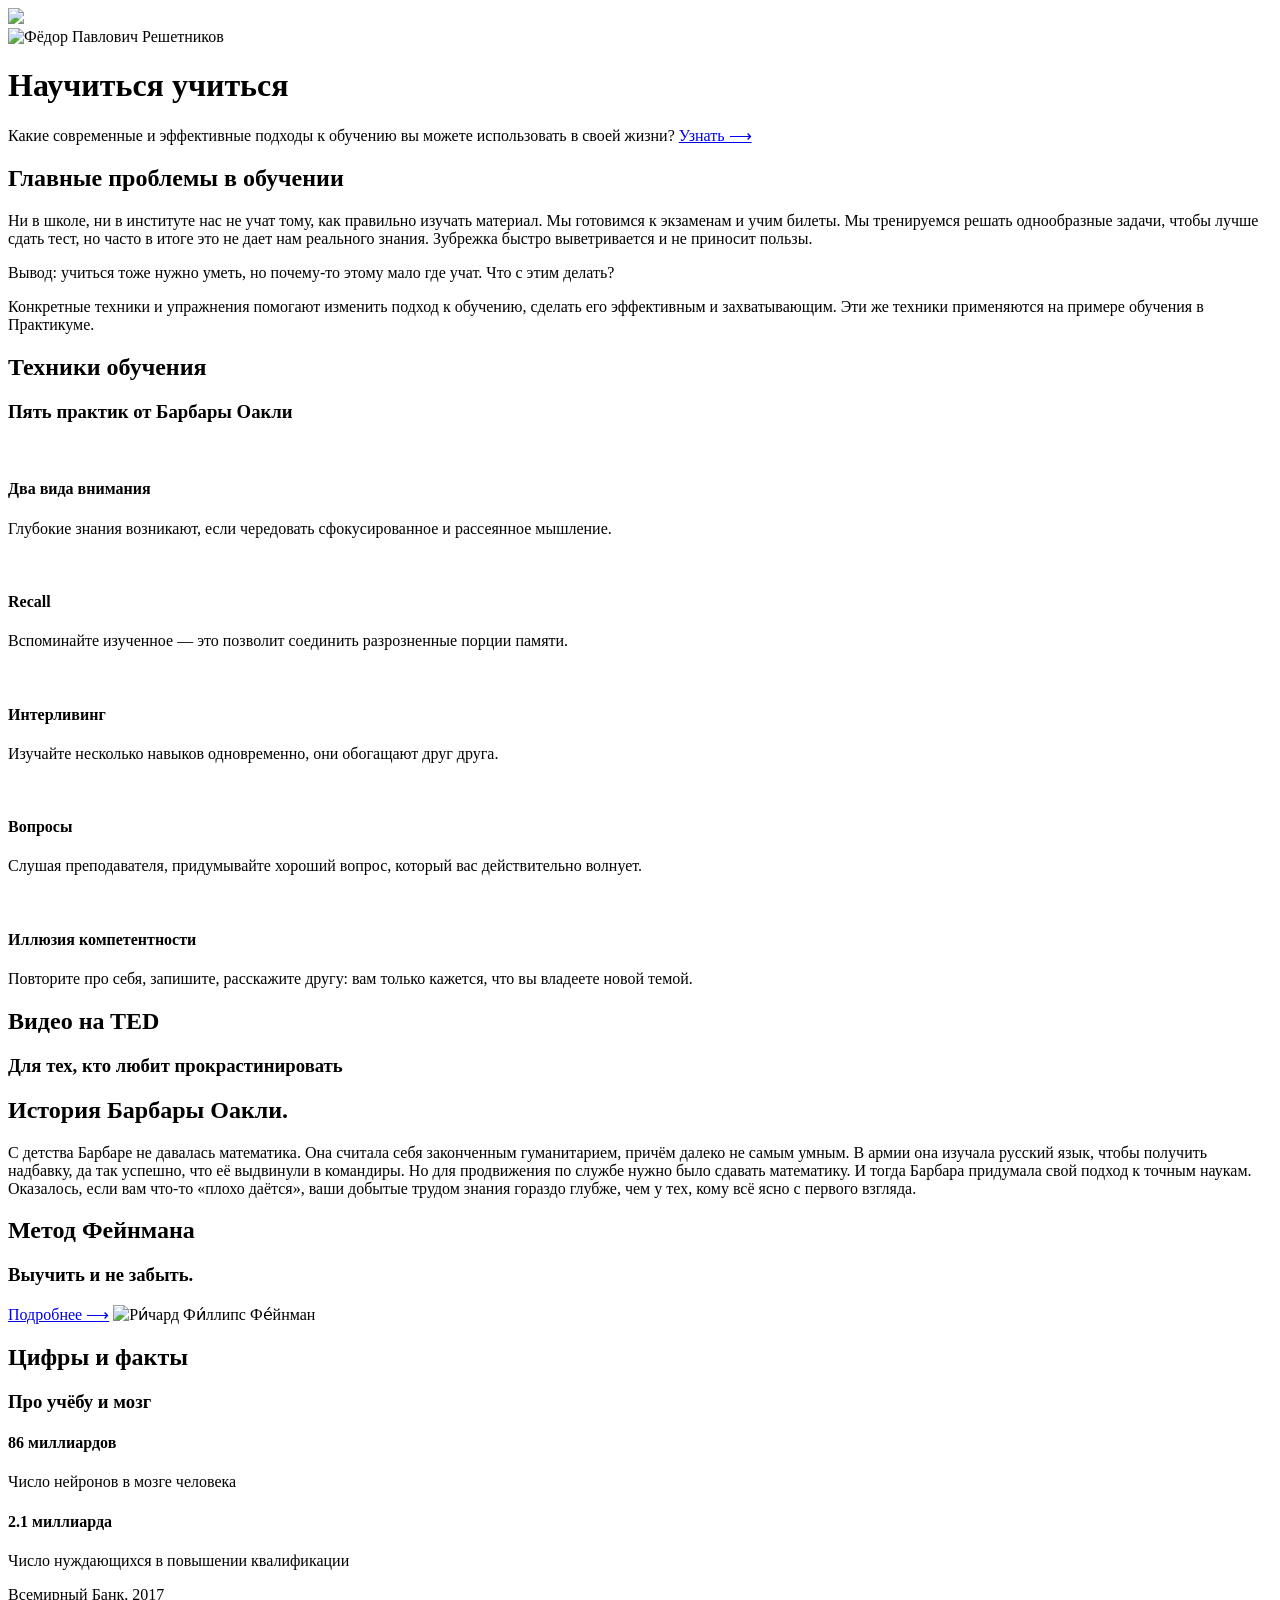
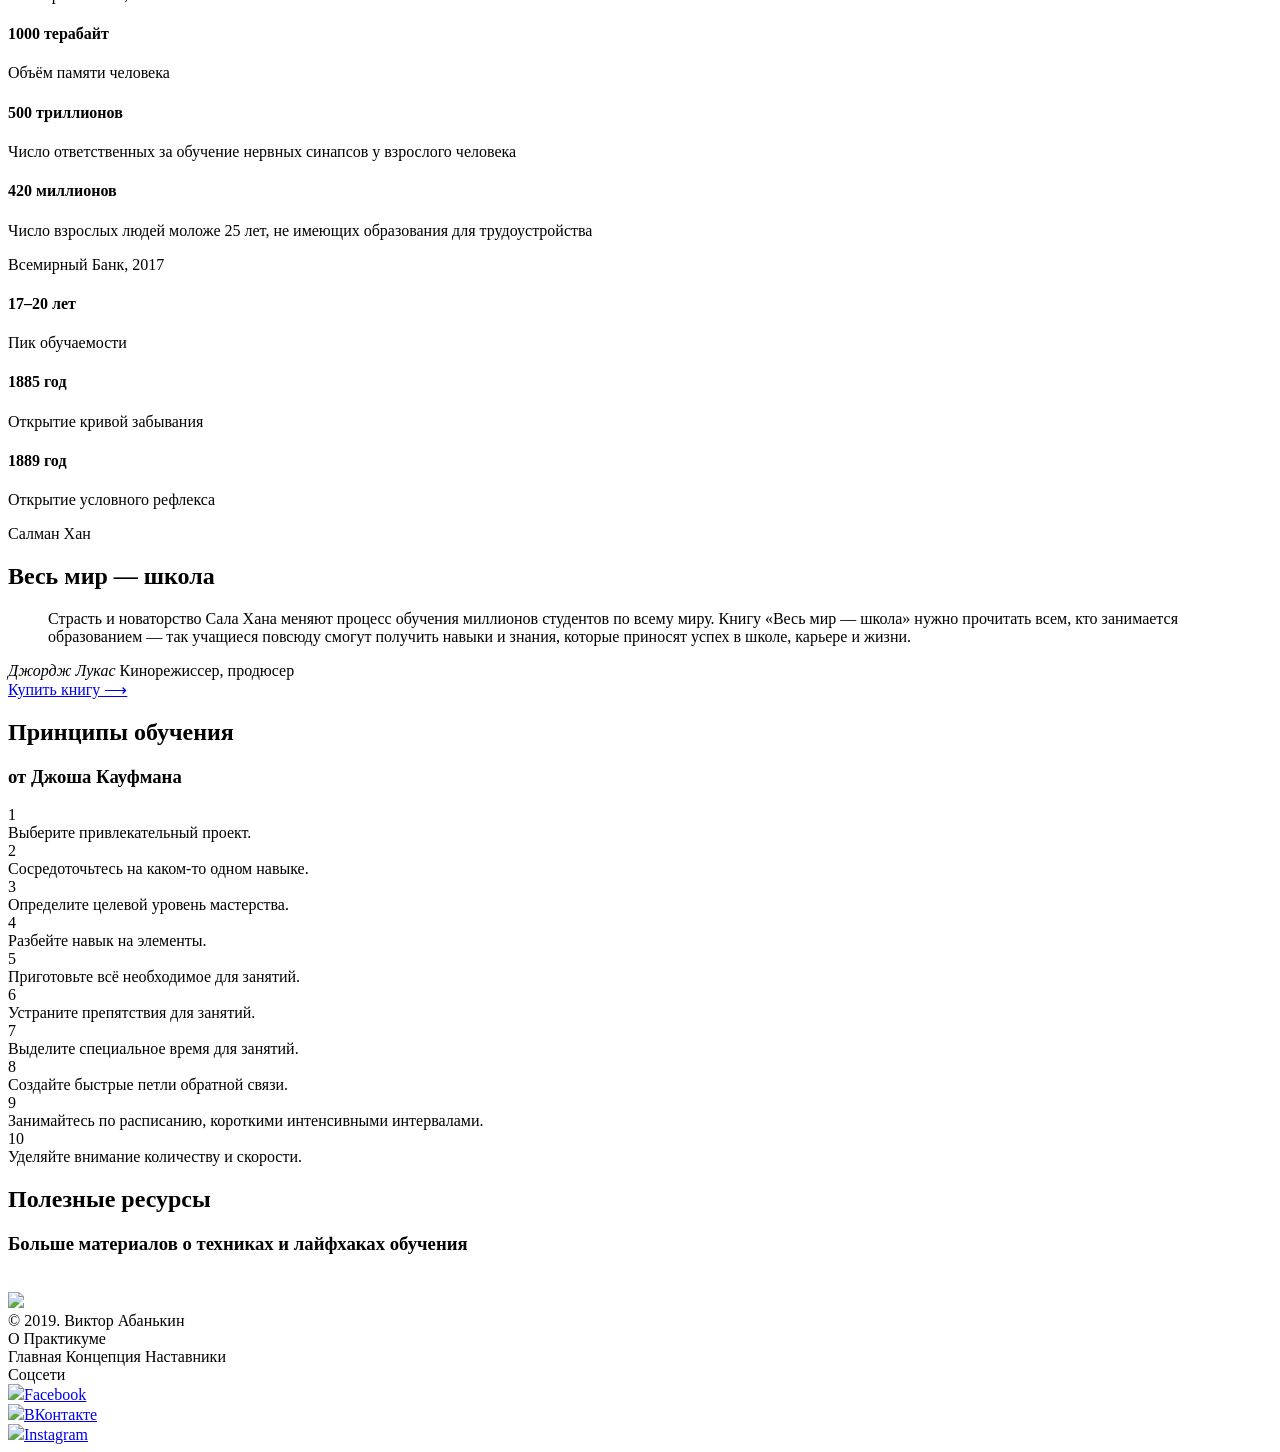
==== public/index.html @ 4a8da5a8 "Для бэкапа" ====
<!DOCTYPE html>
<html lang="ru">
  <head>
    <meta charset="UTF-8">
    <meta name="viewport" content="width=device-width, initial-scale=1.0">
    <link rel="stylesheet" href="./public/vendor/normalize.css">
    <link rel="stylesheet" href="./public/pages/index.css">
    <title>Научиться учиться</title>
  </head>
  <body class="page">
     <header class="header">
       <img class="logo logo_place_header" src=".\images\logo_place_header.svg">
       <div class="header__square-pic"></div>
       <img class="header__main-illustration" src=".\images\header-image.png" alt="Фёдор Павлович Решетников "Опять двойка"">
       <h1 class="header__title">Научиться учиться</h1>
       <p class="header__subtitle">Какие современные и эффективные подходы к обучению вы можете использовать в своей жизни?
         <a class="header__link" href="https://www.google.com/">Узнать &#10230;</a>
       </p>
     </header>
     <div class="content">
      <section class="description">
        <div class="two-columns">
          <h2 class="two-columns__brief">Главные проблемы в обучении</h2>
          <div class="two-columns__main-text">
            <p class="two-columns__paragraph">Ни в школе, ни в институте нас не учат тому, как правильно изучать материал. Мы готовимся к экзаменам и учим билеты. Мы тренируемся решать однообразные задачи, чтобы лучше сдать тест, но часто в итоге это не дает нам реального знания. Зубрежка быстро выветривается и не приносит пользы.</p>
            <p class="two-columns__paragraph">
              <span class="two-columns__span-accent">Вывод:</span>
               учиться тоже нужно уметь, но почему-то этому мало где учат. Что с этим делать?
            </p>
            <p class="two-columns__paragraph">Конкретные техники и упражнения помогают изменить подход к обучению, сделать его эффективным и захватывающим. Эти же техники применяются на примере обучения в Практикуме.</p>
          </div>
        </div> 
      </section>
      <section class="techniques">
        <h2 class="section-title">Техники обучения</h2>
        <h3 class="section-subtitle">Пять практик от Барбары Оакли</h3>
        <div class="cards">
          <div class="cards__item">
            <img src="" alt="" class="cards__image">
            <h4 class="cards__title">Два вида внимания</h4>
            <p class="cards__description">Глубокие знания возникают, если чередовать сфокусированное и рассеянное мышление.</p>
          </div>
          <div class="cards__item">
            <img src="" alt="" class="cards__image">
            <h4 class="cards__title">Recall</h4>
            <p class="cards__description">Вспоминайте изученное — это позволит соединить разрозненные порции памяти.</p>
          </div>
          <div class="cards__item">
            <img src="" alt="" class="cards__image">
            <h4 class="cards__title">Интерливинг</h4>
            <p class="cards__description">Изучайте несколько навыков одновременно, они обогащают друг друга.</p>
          </div>
          <div class="cards__item">
            <img src="" alt="" class="cards__image">
            <h4 class="cards__title">Вопросы</h4>
            <p class="cards__description">Слушая преподавателя, придумывайте хороший вопрос, который вас действительно волнует.</p>
          </div>
          <div class="cards__item">
            <img src="" alt="" class="cards__image">
            <h4 class="cards__title">Иллюзия компетентности</h4>
            <p class="cards__description">Повторите про себя, запишите, расскажите другу: вам только кажется, что вы владеете новой темой.</p>
          </div>
        </div>
      </section>
      <section class="video">
        <h2 class="section-title">Видео нa TED</h2>
        <h3 class="section-subtitle">Для тех, кто любит прокрастинировать</h3>
        <div class="video__iframes">
          <div class="video__frame"></div>
          <div class="video__frame"></div>
        </div>
      </section>
      <section class="oakley">
        <h2 class="two-columns__brief">История Барбары Оакли.</h2>
          <div class="two-columns__main-text">
            <p class="two-columns__paragraph">С детства Барбаре не давалась математика. Она считала себя законченным гуманитарием, причём далеко не самым умным. В армии она изучала русский язык, чтобы получить надбавку, да так успешно, что её выдвинули в командиры. Но для продвижения по службе нужно было сдавать математику. И тогда Барбара придумала свой подход к точным наукам. Оказалось, если вам что-то «плохо даётся», ваши добытые трудом знания гораздо глубже, чем у тех, кому всё ясно с первого взгляда.</p>
          </div>
      </section>
      <section class="feynman">
        <h2 class="feynman__title">Метод Фейнмана</h2>
        <h3 class="feynman__subtitle">Выучить и не забыть.</h3>
        <a class="feynman__link" href="https://www.google.com/search?q=%D0%BC%D0%B5%D1%82%D0%BE%D0%B4+%D1%84%D0%B5%D0%B9%D0%BD%D0%BC%D0%B0%D0%BD%D0%B0&oq=%D0%BC%D0%B5%D1%82%D0%BE%D0%B4+%D1%84%D0%B5%D0%B9&aqs=chrome.0.0i512j69i57j0i512l8.5415j0j7&sourceid=chrome&ie=UTF-8>">Подробнее &#10230;</a>
        <img class="feynman__main-illustration" src=".\images\feynman.png" alt="Ри́чард Фи́ллипс Фе́йнман">
      </section>
      <section class="digits">
        <h2 class="section-title">Цифры и факты</h2>
        <h3 class="section-subtitle">Про учёбу и мозг</h3>
        <div class="table">
          <div class="table__cell">
            <h4 class="table__heading">86 миллиардов</h4>
            <p class="table__text">Число нейронов в мозге человека</p>
          </div>
          <div class="table__cell">
            <h4 class="table__heading">2.1 миллиарда</h4>
            <p class="table__text">Число нуждающихся в повышении квалификации</p>
            <p class="table__text">Всемирный Банк, 2017</p>
          </div>
          <div class="table__cell">
            <h4 class="table__heading">1000 терабайт</h4>
            <p class="table__text">Объём памяти человека</p>
          </div>
          <div class="table__cell">
            <h4 class="table__heading">500 триллионов</h4>
            <p class="table__text">Число ответственных за обучение нервных синапсов у взрослого человека</p>
          </div>
          <div class="table__cell">
            <h4 class="table__heading">420 миллионов</h4>
            <p class="table__text">Число взрослых людей моложе 25 лет, не имеющих образования для трудоустройства</p>
            <p class="table__text">Всемирный Банк, 2017</p>
          </div>
          <div class="table__cell">
            <h4 class="table__heading">17–20 лет</h4>
            <p class="table__text">Пик обучаемости</p>
          </div>
          <div class="table__cell">
            <h4 class="table__heading">1885 год</h4>
            <p class="table__text">Открытие кривой забывания</p>
          </div>
          <div class="table__cell">
            <h4 class="table__heading">1889 год</h4>
            <p class="table__text">Открытие условного рефлекса</p>
          </div>
        </div>
      </section>
      <section class="khan">
        <div class="khan__container">
          <span class="khan__author">Салман Хан</span>
          <h2 class="khan__title">Весь мир — школа</h2>
          <blockquote class="khan__quote">Страсть и новаторство Сала Хана меняют процесс обучения миллионов студентов по всему миру. Книгу «Весь мир — школа» нужно прочитать всем, кто занимается образованием — так учащиеся повсюду смогут получить навыки и знания, которые приносят успех в школе, карьере и жизни.</blockquote>
          <cite class="khan__quote-author">Джордж Лукас</cite>
          <span class="khan__quote-author-subline">Кинорежиссер, продюсер</span>
          <div class="khan__book-container">
           <div class="khan__book-pic"></div>
           <a class="khan__buy-link" href="https://www.ozon.ru/product/ves-mir-shkola-preobrazovannoe-obrazovanie-162999126/?sh=LqMymQAAAA">Купить книгу &#10230;</a>
          </div>
        </div>
      </section>
      <section class="kaufman">
        <h2 class="section-title">Принципы обучения</h2>
        <h3 class="section-subtitle">от Джоша Кауфмана</h3>
        <div class="table table_theme_dark">
          <div class="table__cell table__cell_theme_dark">
            <span class="table__heading table__heading_theme_dark">1</span>
            <div class="table__text table__text_theme_dark">Выберите привлекательный проект.</div>
          </div>
          <div class="table__cell table__cell_theme_dark">
            <span class="table__heading table__heading_theme_dark">2</span>
            <div class="table__text table__text_theme_dark">Сосредоточьтесь на каком-то одном навыке.</div>
          </div>
          <div class="table__cell table__cell_theme_dark">
            <span class="table__heading table__heading_theme_dark">3</span>
            <div class="table__text table__text_theme_dark">Определите целевой уровень мастерства.</div>
          </div>
          <div class="table__cell table__cell_theme_dark">
            <span class="table__heading table__heading_theme_dark">4</span>
            <div class="table__text table__text_theme_dark">Разбейте навык на элементы.</div>
          </div>
          <div class="table__cell table__cell_theme_dark">
            <span class="table__heading table__heading_theme_dark">5</span>
            <div class="table__text table__text_theme_dark">Приготовьте всё необходимое для занятий.</div>
          </div>
          <div class="table__cell table__cell_theme_dark">
            <span class="table__heading table__heading_theme_dark">6</span>
            <div class="table__text table__text_theme_dark">Устраните препятствия для занятий.</div>
          </div>
          <div class="table__cell table__cell_theme_dark">
            <span class="table__heading table__heading_theme_dark">7</span>
            <div class="table__text table__text_theme_dark">Выделите специальное время для занятий.</div>
          </div>
          <div class="table__cell table__cell_theme_dark">
            <span class="table__heading table__heading_theme_dark">8</span>
            <div class="table__text table__text_theme_dark">Создайте быстрые петли обратной связи.</div>
          </div>
          <div class="table__cell table__cell_theme_dark">
            <span class="table__heading table__heading_theme_dark">9</span>
            <div class="table__text table__text_theme_dark">Занимайтесь по расписанию, короткими интенсивными интервалами.</div>
          </div>
          <div class="table__cell table__cell_theme_dark">
            <span class="table__heading table__heading_theme_dark">10</span>
            <div class="table__text table__text_theme_dark">Уделяйте внимание количеству и скорости.</div>
          </div>
        </div>
       <div class="kaufman__triangle"></div>
      </section>
      <section class="resources">
        <h2 class="section-title">Полезные ресурсы</h2>
        <h3 class="section-subtitle">Больше материалов о техниках и лайфхаках обучения</h3>
        <div class="resources__logo-zone">
         <img class="resources__logo" src="">
         <img class="resources__logo" src="">
         <img class="resources__logo" src="">
         <img class="resources__logo" src="">
        </div> 
      </section>
     </div>
     <footer class="footer">
       <div class="footer__columns">
         <div class="footer__column footer__column_content_copyright">
          <img class="logo logo_place_footer" src=".\images\logo_place_footer.svg">
          <div class="footer__author">&copy; 2019. Виктор Абанькин</div>
         </div>
         <div class="footer__column footer__column_content_info">
          <div class="footer__column-heading">О Практикуме</div>
          <a class="footer__column-links footer__column-link">Главная</a>
          <a class="footer__column-links footer__column-link">Концепция</a>
          <a class="footer__column-links footer__column-link">Наставники</a>
         </div>
         <div class="footer__column footer__column_content_social">
          <div class="footer__column-heading">Соцсети</div>
          <div class="footer__column-links footer__column-link">
           <a  href="https://facebook.com/"><img class="footer__social-icon footer__column-link" src=".\images\facebook_color_white.svg">Facebook</a>
          </div>
          <div class="footer__column-links footer__column-link"> 
           <a href="https://vk.com/"><img class="footer__social-icon footer__column-link" src=".\images\vk_color_white.svg">ВКонтакте</a>
          </div>
          <div class="footer__column-links footer__column-link">
           <a href="https://instagram.com/"><img class="footer__social-icon footer__column-link" src=".\images\instagram_color_white.svg">Instagram</a>
          </div> 
         </div>
        </div>
     </footer>
  </body>
</html>
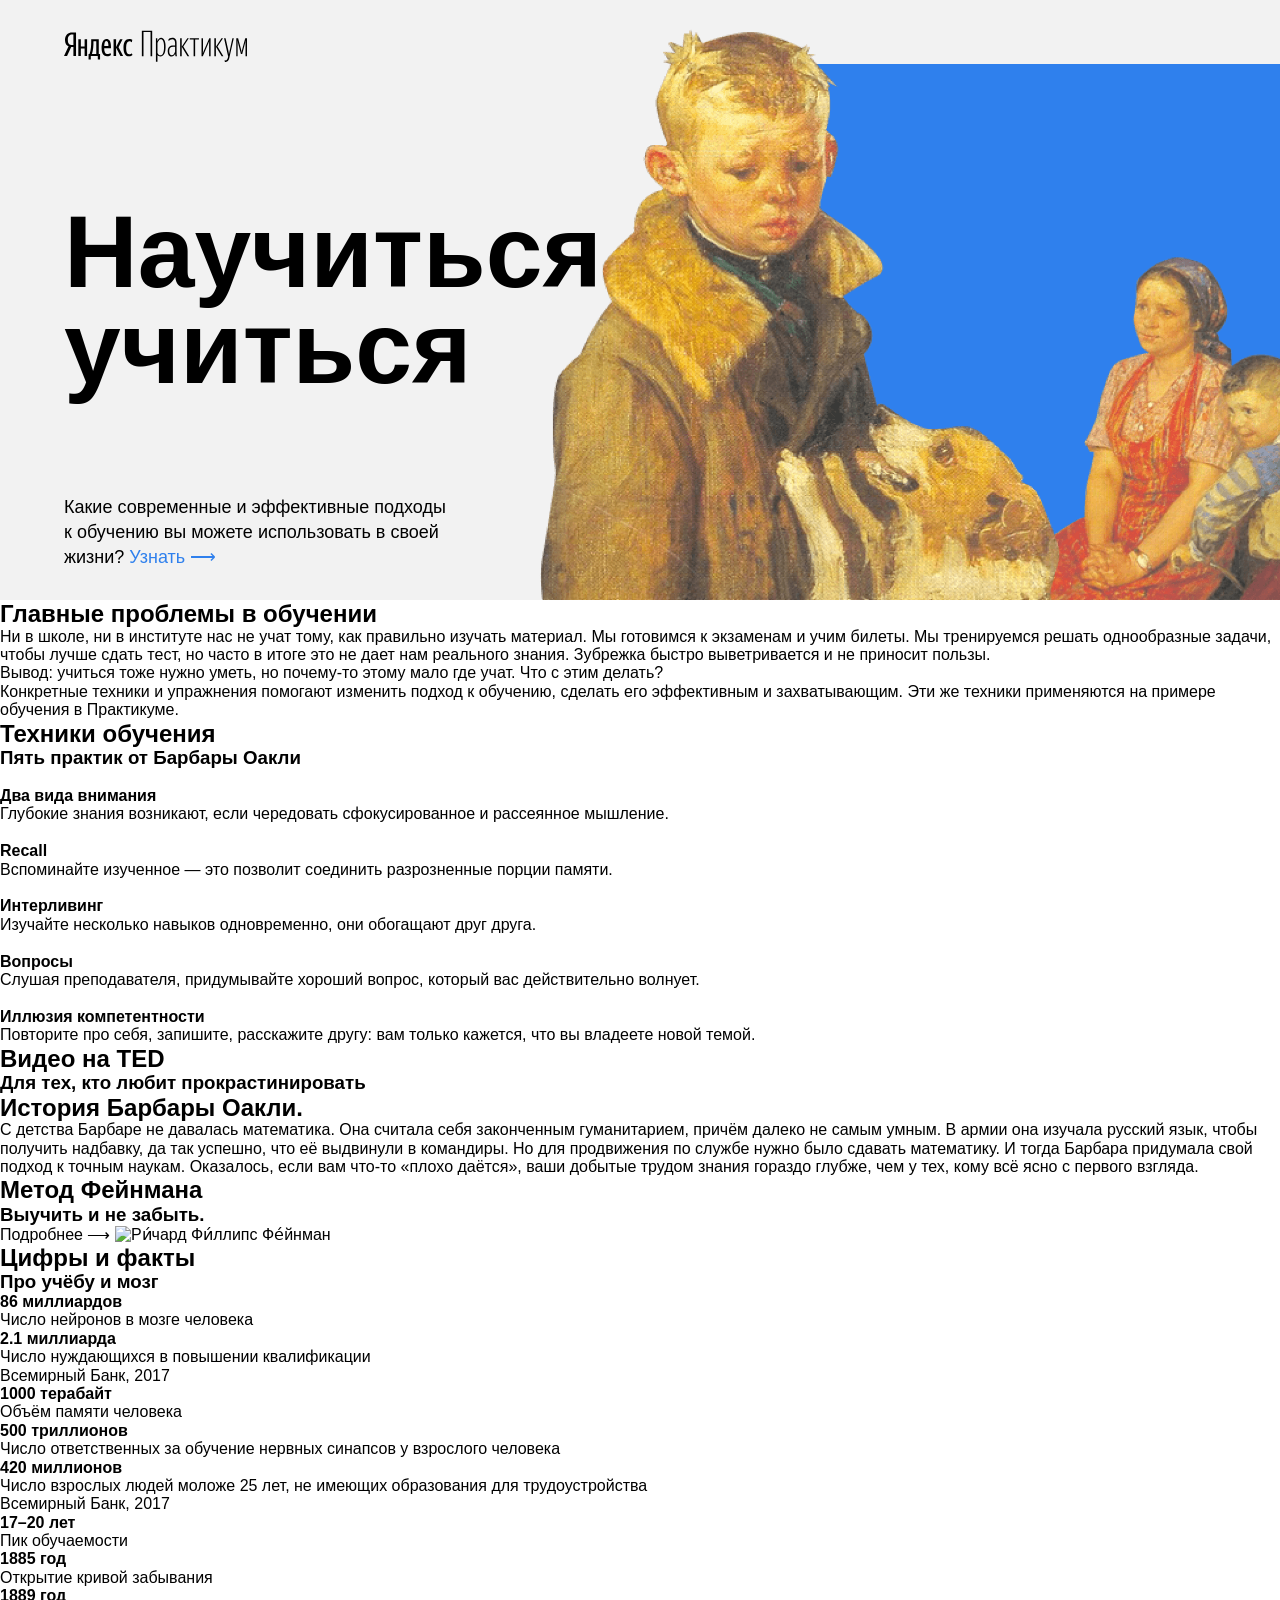
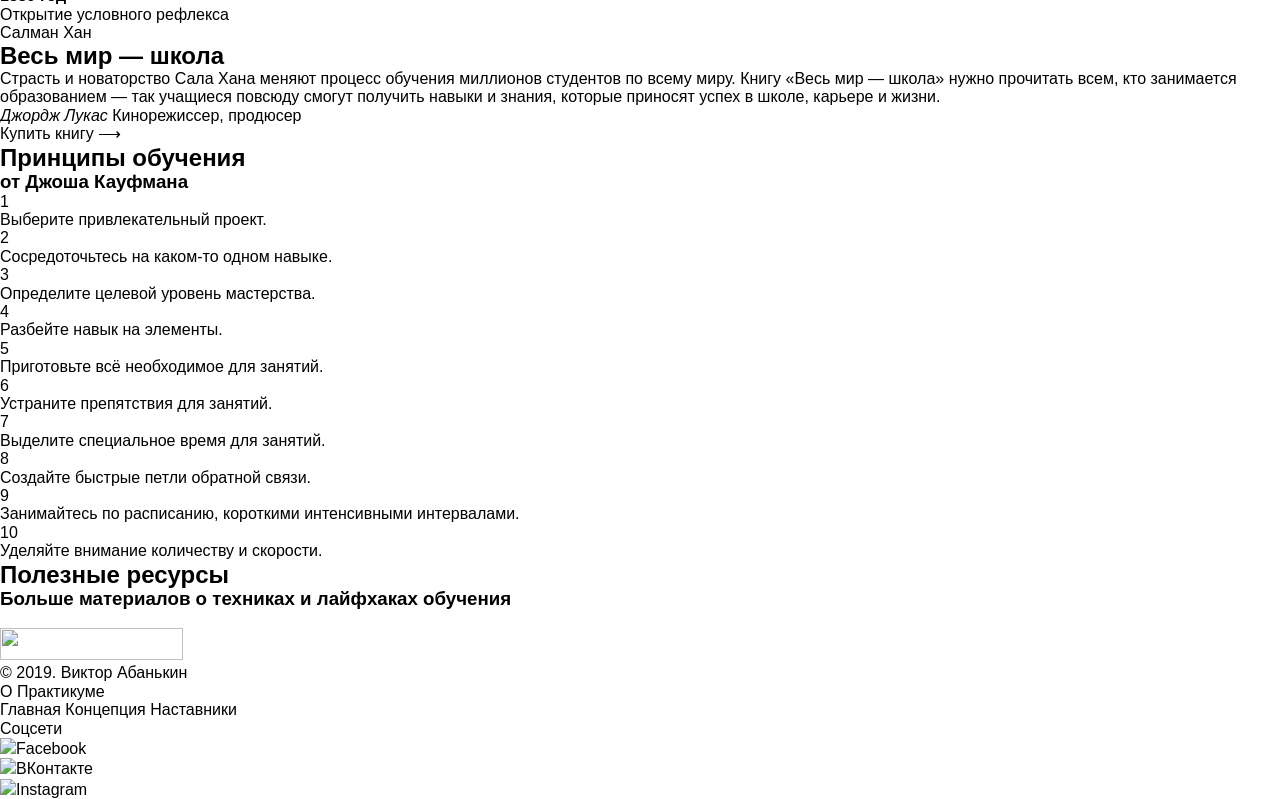
==== commit 43063494: "Разобрал хэдер на стили" ====
--- a/public/index.html
+++ b/public/index.html
@@ -3,15 +3,15 @@
   <head>
     <meta charset="UTF-8">
     <meta name="viewport" content="width=device-width, initial-scale=1.0">
-    <link rel="stylesheet" href="./public/vendor/normalize.css">
-    <link rel="stylesheet" href="./public/pages/index.css">
+    <link rel="stylesheet" href="./vendor/normalize.css">
+    <link rel="stylesheet" href="./pages/index.css">
     <title>Научиться учиться</title>
   </head>
   <body class="page">
      <header class="header">
-       <img class="logo logo_place_header" src=".\images\logo_place_header.svg">
+       <img class="logo logo_place_header" src="./../images/logo_place_header.svg">
        <div class="header__square-pic"></div>
-       <img class="header__main-illustration" src=".\images\header-image.png" alt="Фёдор Павлович Решетников "Опять двойка"">
+       <img class="header__main-illustration" src="./../images/header-image.png" alt="Фёдор Павлович Решетников "Опять двойка"">
        <h1 class="header__title">Научиться учиться</h1>
        <p class="header__subtitle">Какие современные и эффективные подходы к обучению вы можете использовать в своей жизни?
          <a class="header__link" href="https://www.google.com/">Узнать &#10230;</a>
--- a/public/pages/index.css
+++ b/public/pages/index.css
@@ -0,0 +1,11 @@
+@import url("./../vendor/zero.css");
+@import url("./../page/page.css");
+@import url("./../header/header.css");
+@import url("./../logo/logo.css");
+@import url("./../logo/_place_header/logo_place_header.css");
+@import url("./../header/__title/header__title.css");
+@import url("./../header/__square-pic/header__square-pic.css");
+@import url("./../header/__main-illustration/header__main-illustration.css");
+@import url("./../header/__link/header__link.css");
+@import url("./../header/__subtitle/header__subtitle.css");
+@import url("");
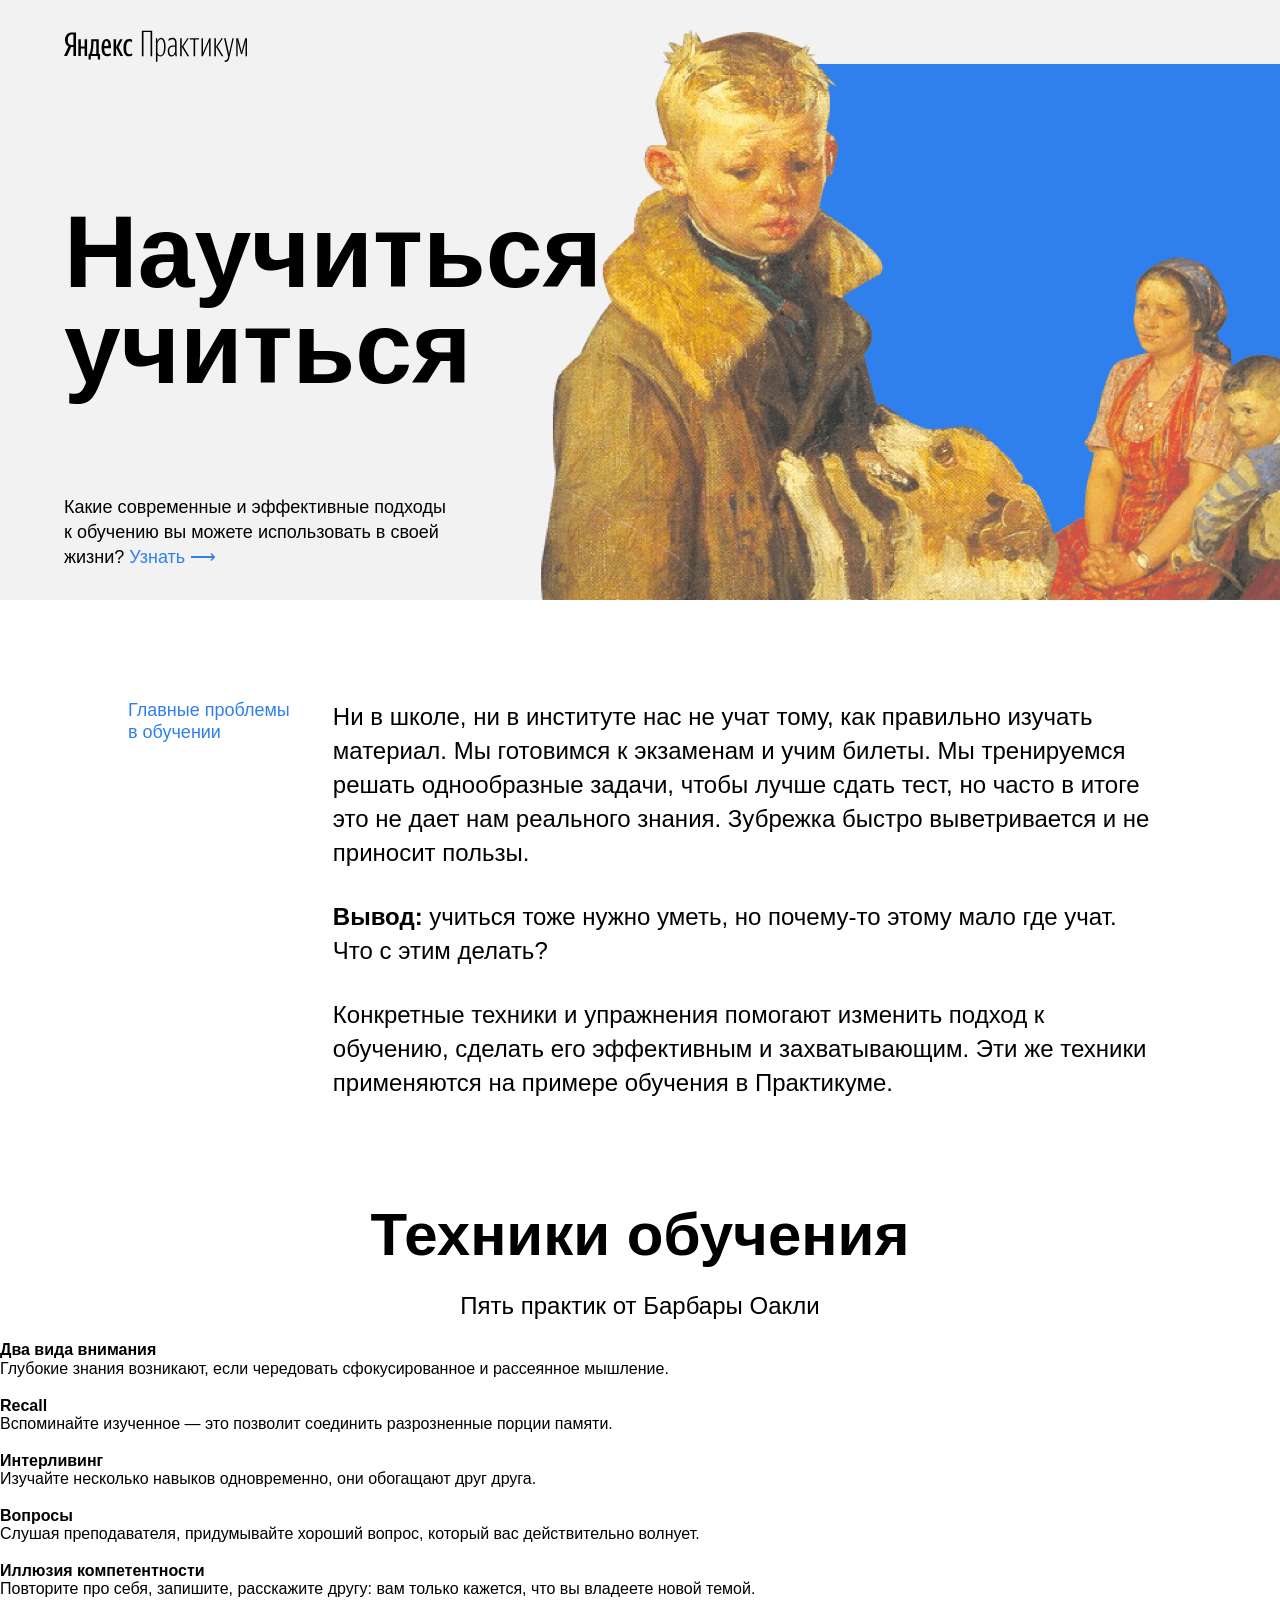
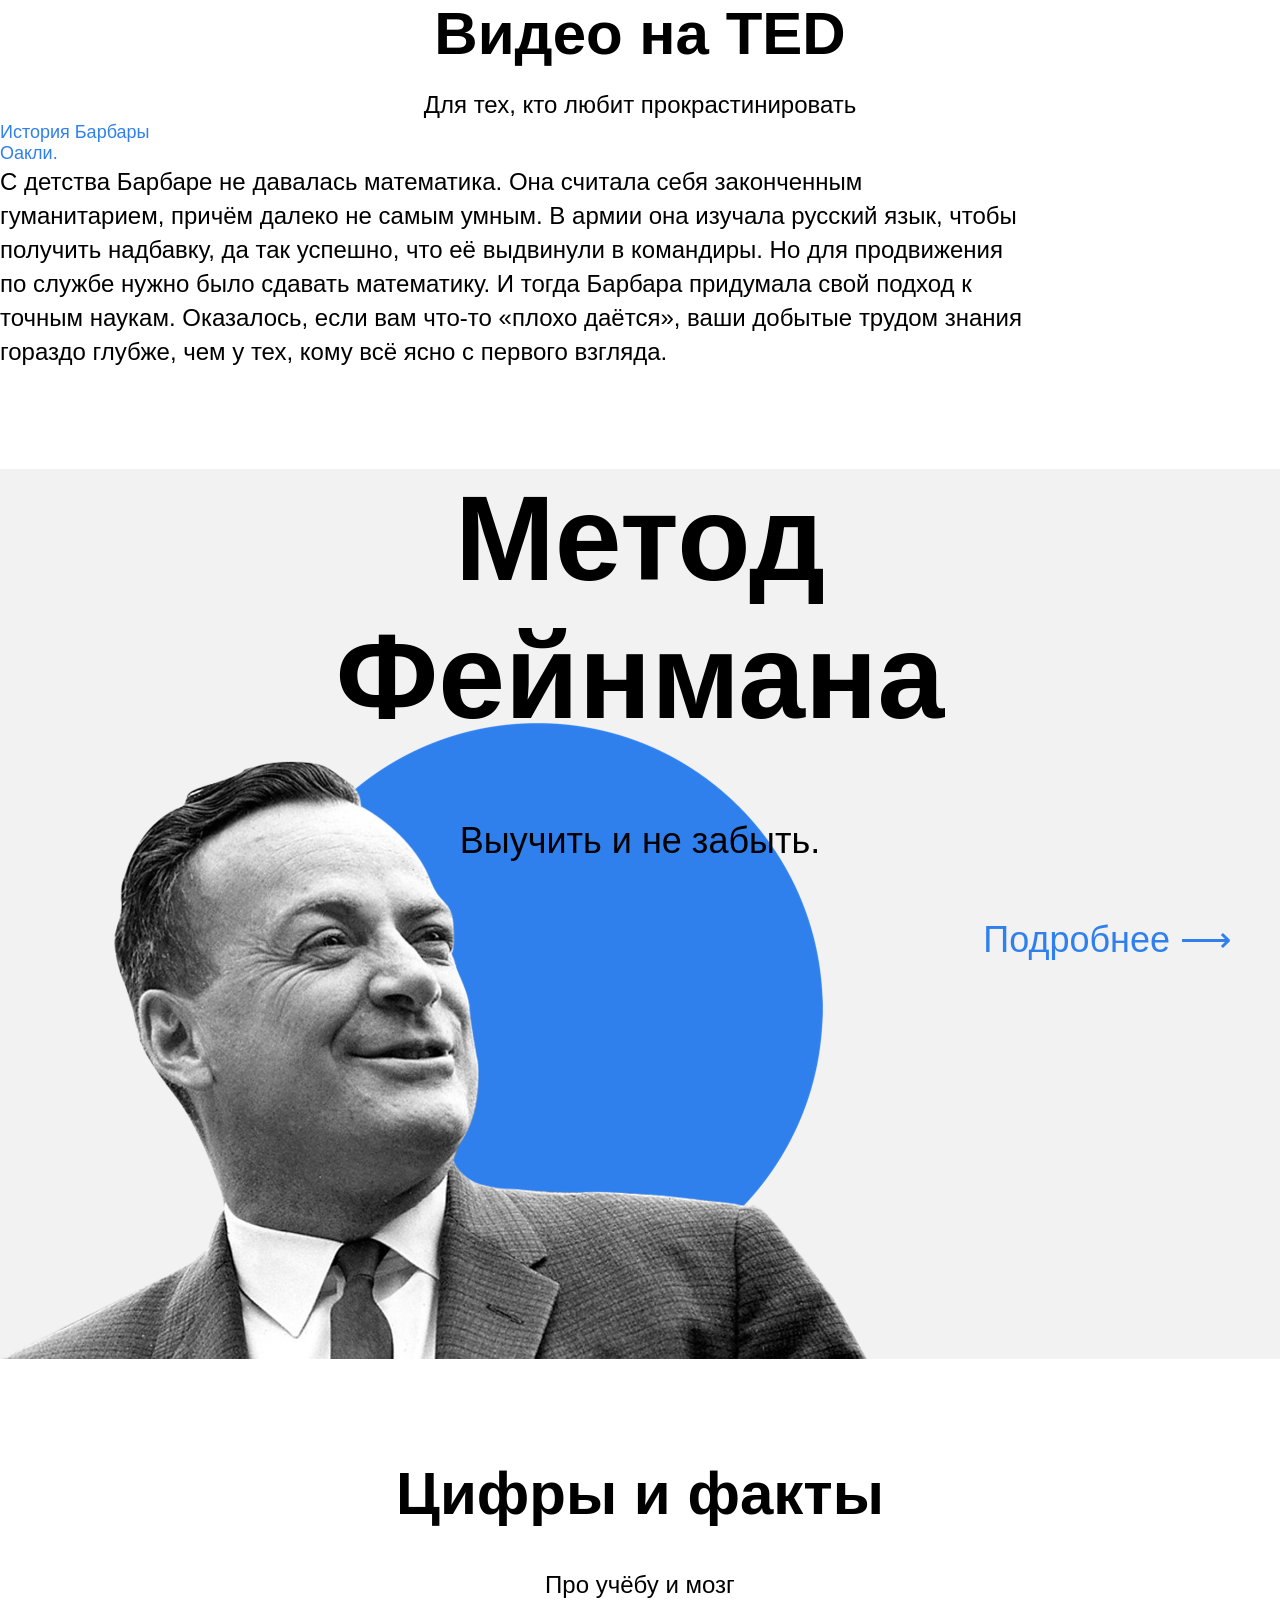
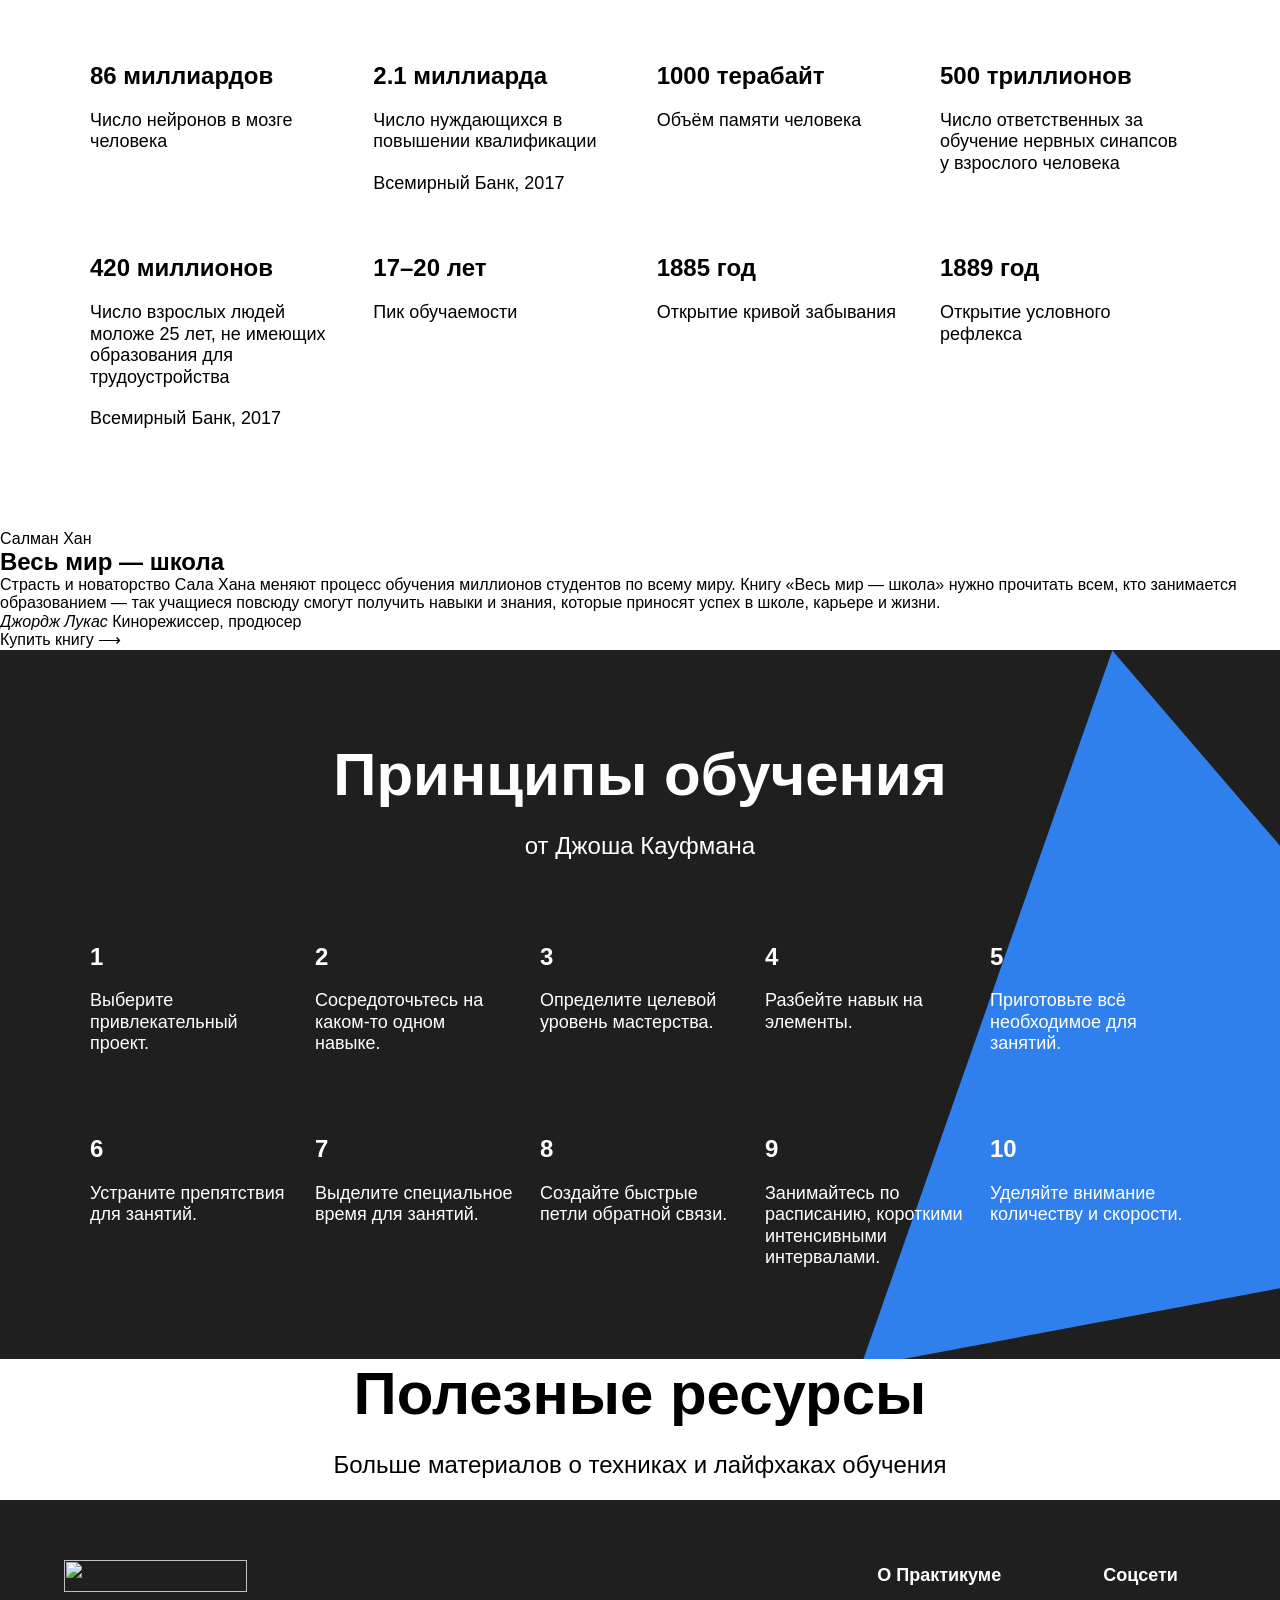
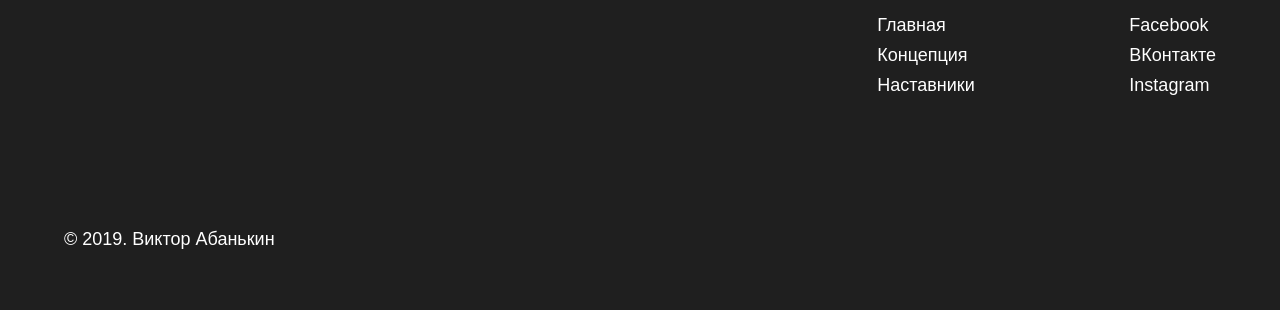
==== commit 5180382e: "Разбил стили" ====
--- a/public/index.html
+++ b/public/index.html
@@ -80,7 +80,7 @@
         <h2 class="feynman__title">Метод Фейнмана</h2>
         <h3 class="feynman__subtitle">Выучить и не забыть.</h3>
         <a class="feynman__link" href="https://www.google.com/search?q=%D0%BC%D0%B5%D1%82%D0%BE%D0%B4+%D1%84%D0%B5%D0%B9%D0%BD%D0%BC%D0%B0%D0%BD%D0%B0&oq=%D0%BC%D0%B5%D1%82%D0%BE%D0%B4+%D1%84%D0%B5%D0%B9&aqs=chrome.0.0i512j69i57j0i512l8.5415j0j7&sourceid=chrome&ie=UTF-8>">Подробнее &#10230;</a>
-        <img class="feynman__main-illustration" src=".\images\feynman.png" alt="Ри́чард Фи́ллипс Фе́йнман">
+        <img class="feynman__main-illustration" src="./../images/feynman.png" alt="Ри́чард Фи́ллипс Фе́йнман">
       </section>
       <section class="digits">
         <h2 class="section-title">Цифры и факты</h2>
--- a/public/pages/index.css
+++ b/public/pages/index.css
@@ -1,11 +1,44 @@
 @import url("./../vendor/zero.css");
 @import url("./../page/page.css");
-@import url("./../header/header.css");
-@import url("./../logo/logo.css");
-@import url("./../logo/_place_header/logo_place_header.css");
-@import url("./../header/__title/header__title.css");
-@import url("./../header/__square-pic/header__square-pic.css");
-@import url("./../header/__main-illustration/header__main-illustration.css");
-@import url("./../header/__link/header__link.css");
-@import url("./../header/__subtitle/header__subtitle.css");
-@import url("");+@import url("./../blocks/header/header.css");
+@import url("./../blocks/logo/logo.css");
+@import url("./../blocks/logo/_place/logo_place_header.css");
+@import url("./../blocks/header/__title/header__title.css");
+@import url("./../blocks/header/__square-pic/header__square-pic.css");
+@import url("./../blocks/header/__main-illustration/header__main-illustration.css");
+@import url("./../blocks/header/__link/header__link.css");
+@import url("./../blocks/header/__subtitle/header__subtitle.css");
+@import url("./../blocks/description/description.css");
+@import url("./../blocks/two-columns/two-columns.css");
+@import url("./../blocks/two-columns/__brief/brief.css");
+@import url("./../blocks/two-columns/__main-text/main-text.css");
+@import url("./../blocks/two-columns/__paragraph/paragraph.css");
+@import url("./../blocks/two-columns/__span-accent/span-accent.css");
+@import url("./../blocks/digits/digits.css");
+@import url("./../blocks/table/table.css");
+@import url("./../blocks/table/__cell/table__cell.css");
+@import url("./../blocks/table/__heading/table__heading.css");
+@import url("./../blocks/table/__text/table__text.css");
+@import url("./../blocks/feynman/feynman.css");
+@import url("./../blocks/feynman/__link/feynman__link.css");
+@import url("./../blocks/feynman/__main-illustration/feynman__main-illustration.css");
+@import url("./../blocks/feynman/__subtitle/feynman__subtitle.css");
+@import url("./../blocks/feynman/__title/feynman__title.css");
+@import url("./../blocks/kaufman/kaufman.css");
+@import url("./../blocks/table/_theme/table_theme_dark.css");
+@import url("./../blocks/table/__cell/_theme/table__cell_theme_dark.css");
+@import url("./../blocks/table/__heading/_theme/table__heading_theme_dark.css");
+@import url("./../blocks/table/__text/_theme/table__text_theme_dark.css");
+@import url("./../blocks/kaufman/__triangle/kaufman__triangle.css");
+@import url("./../blocks/footer/footer.css");
+@import url("./../blocks/footer/__author/footer__author.css");
+@import url("./../blocks/footer/__column-heading/footer__column-heading.css");
+@import url("./../blocks/footer/__column-link/footer__column-link.css");
+@import url("./../blocks/footer/__column-links/footer__column-links.css");
+@import url("./../blocks/footer/__column/footer__column.css");
+@import url("./../blocks/footer/__column/_content/footer__column_content_copyright.css");
+@import url("./../blocks/footer/__column/_content/footer__column_content_social.css");
+@import url("./../blocks/footer/__columns/footer__columns.css");
+@import url("./../blocks/footer/__social-icon/footer__social-icon.css");
+@import url("./../blocks/section-subtitle/section-subtitle.css");
+@import url("./../blocks/section-title/section-title.css");
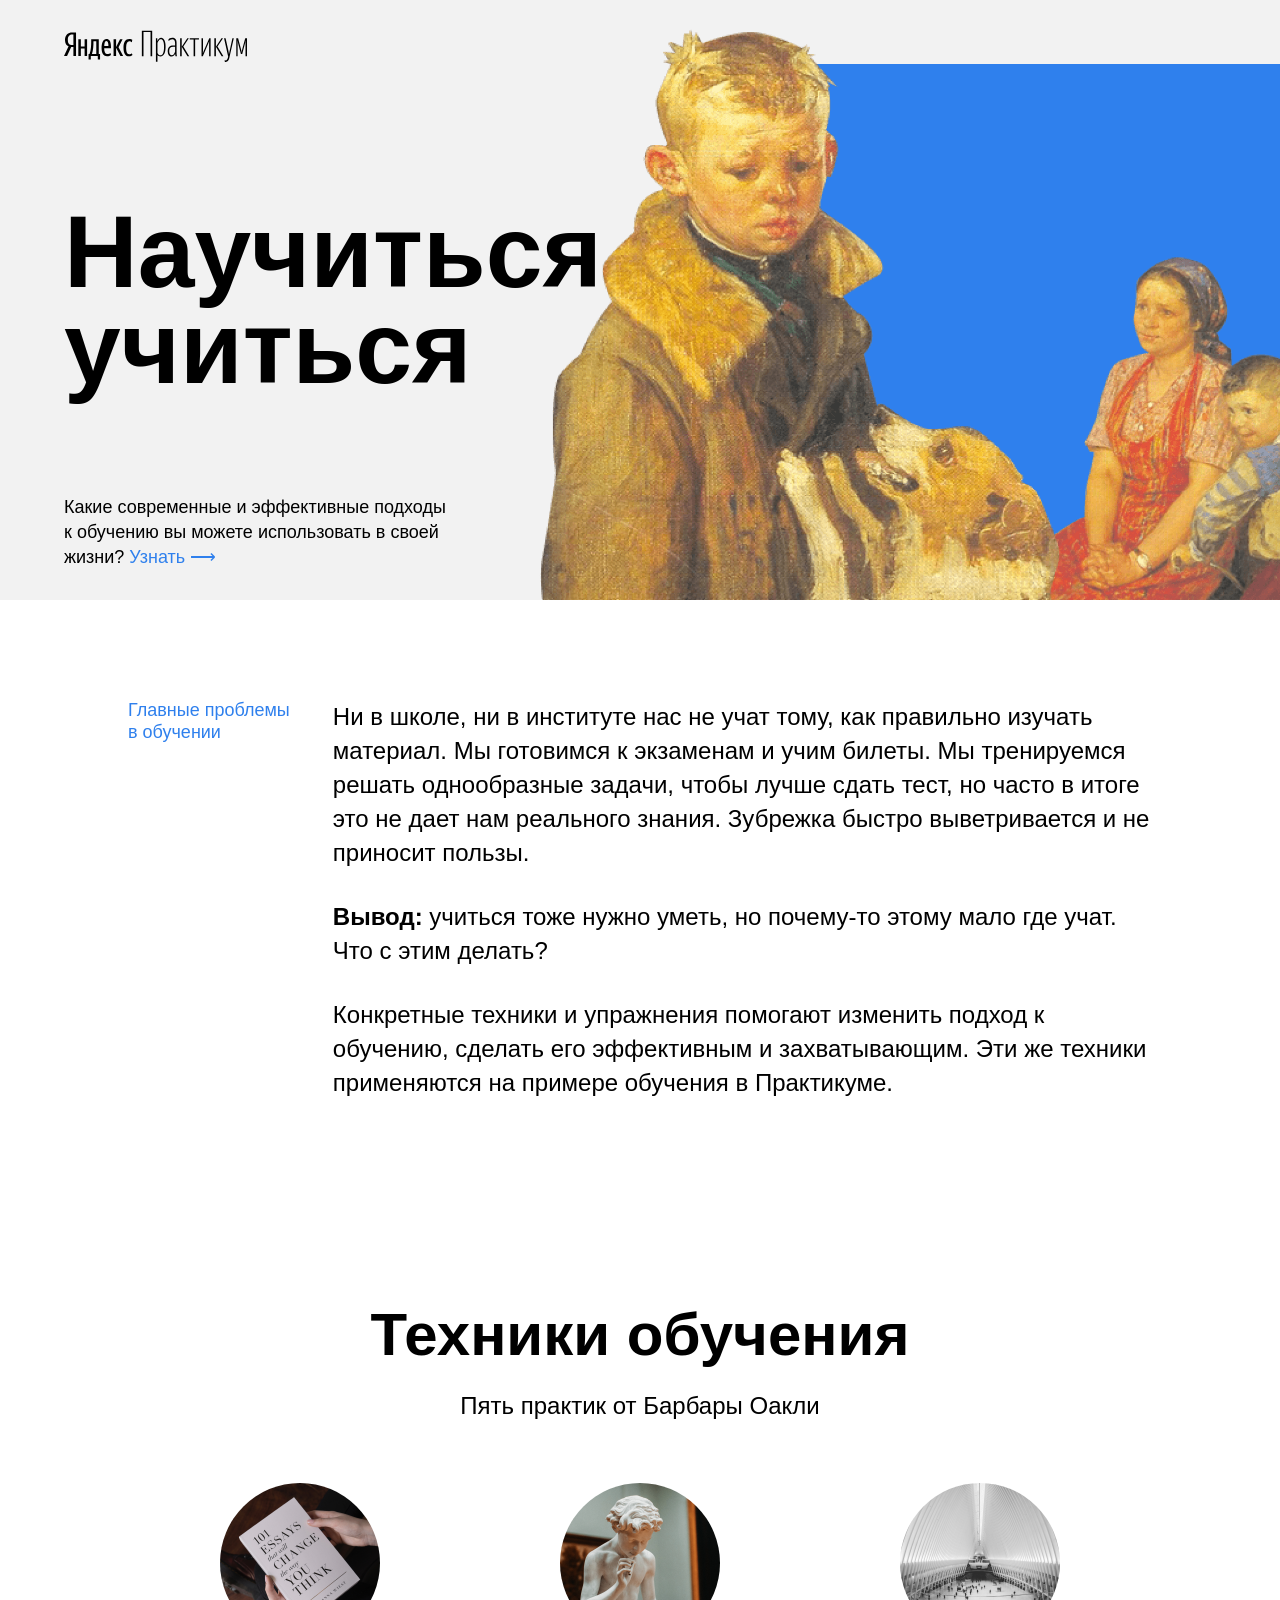
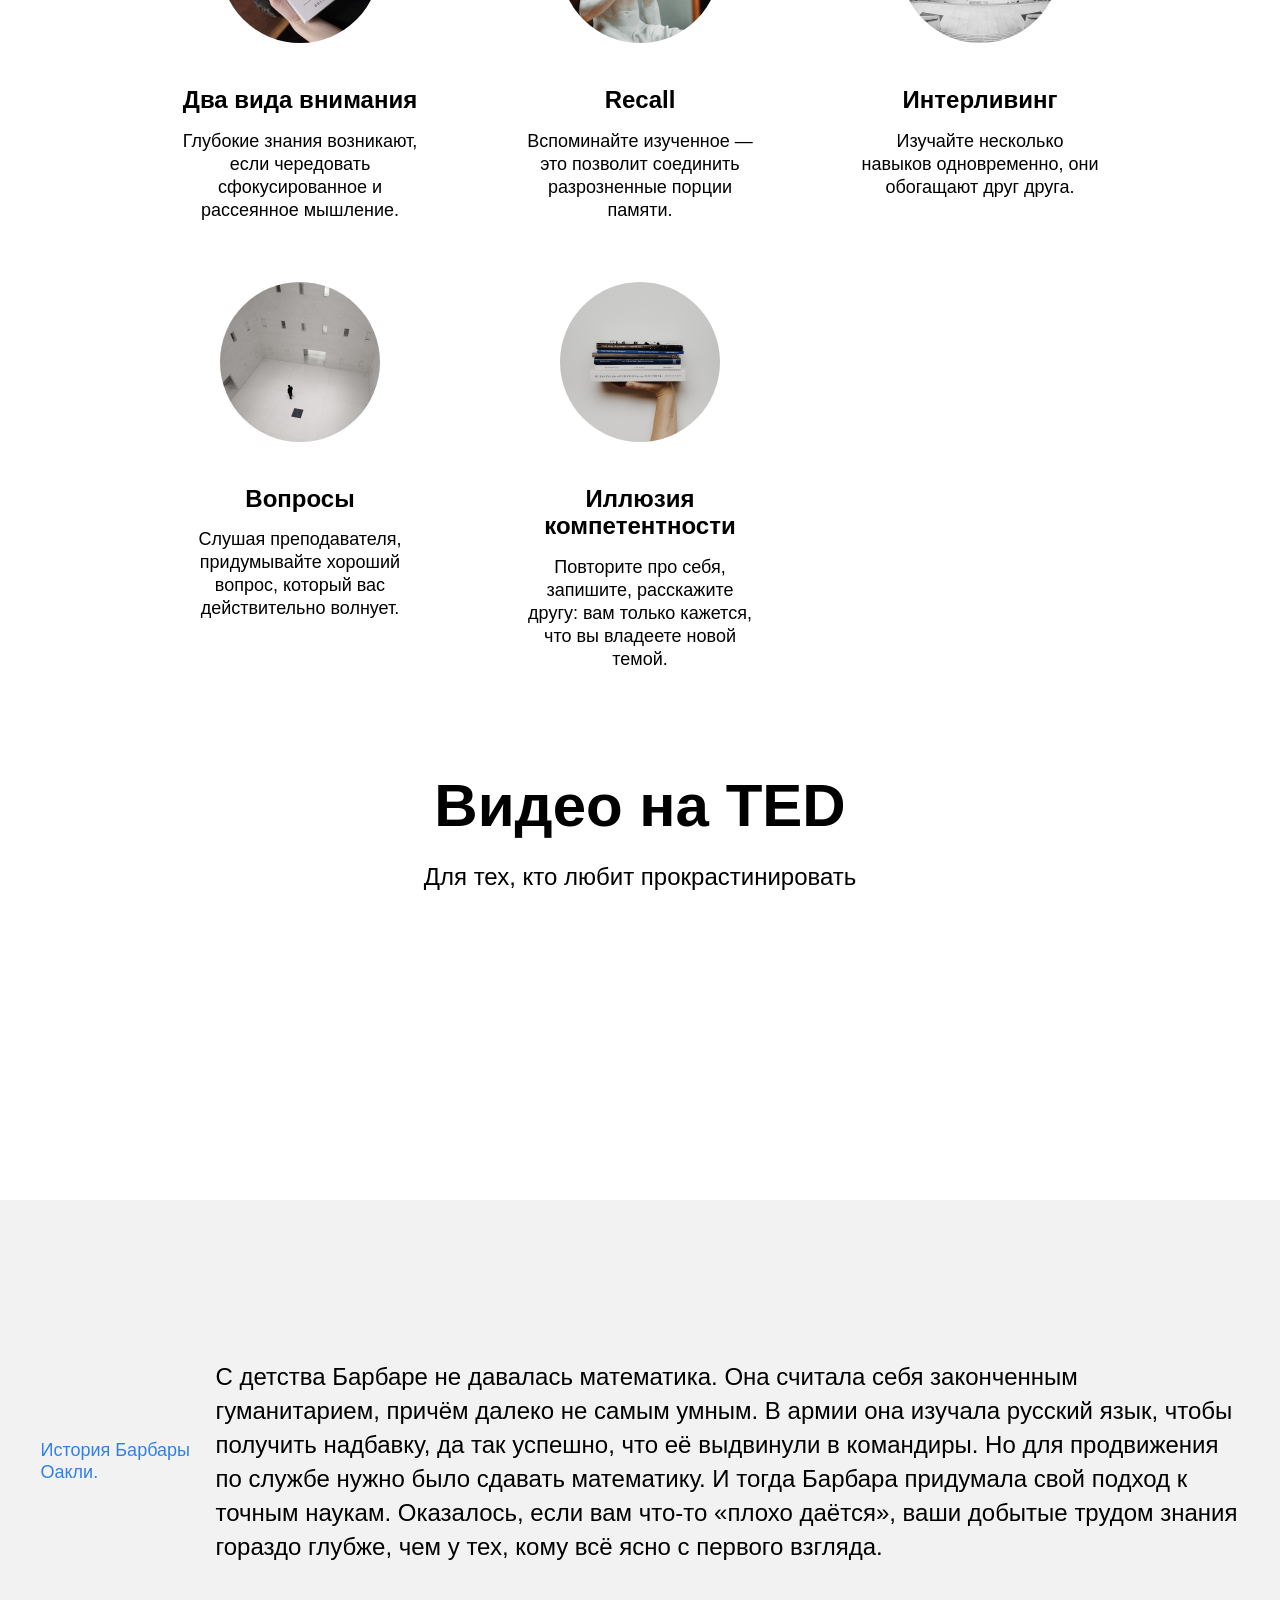
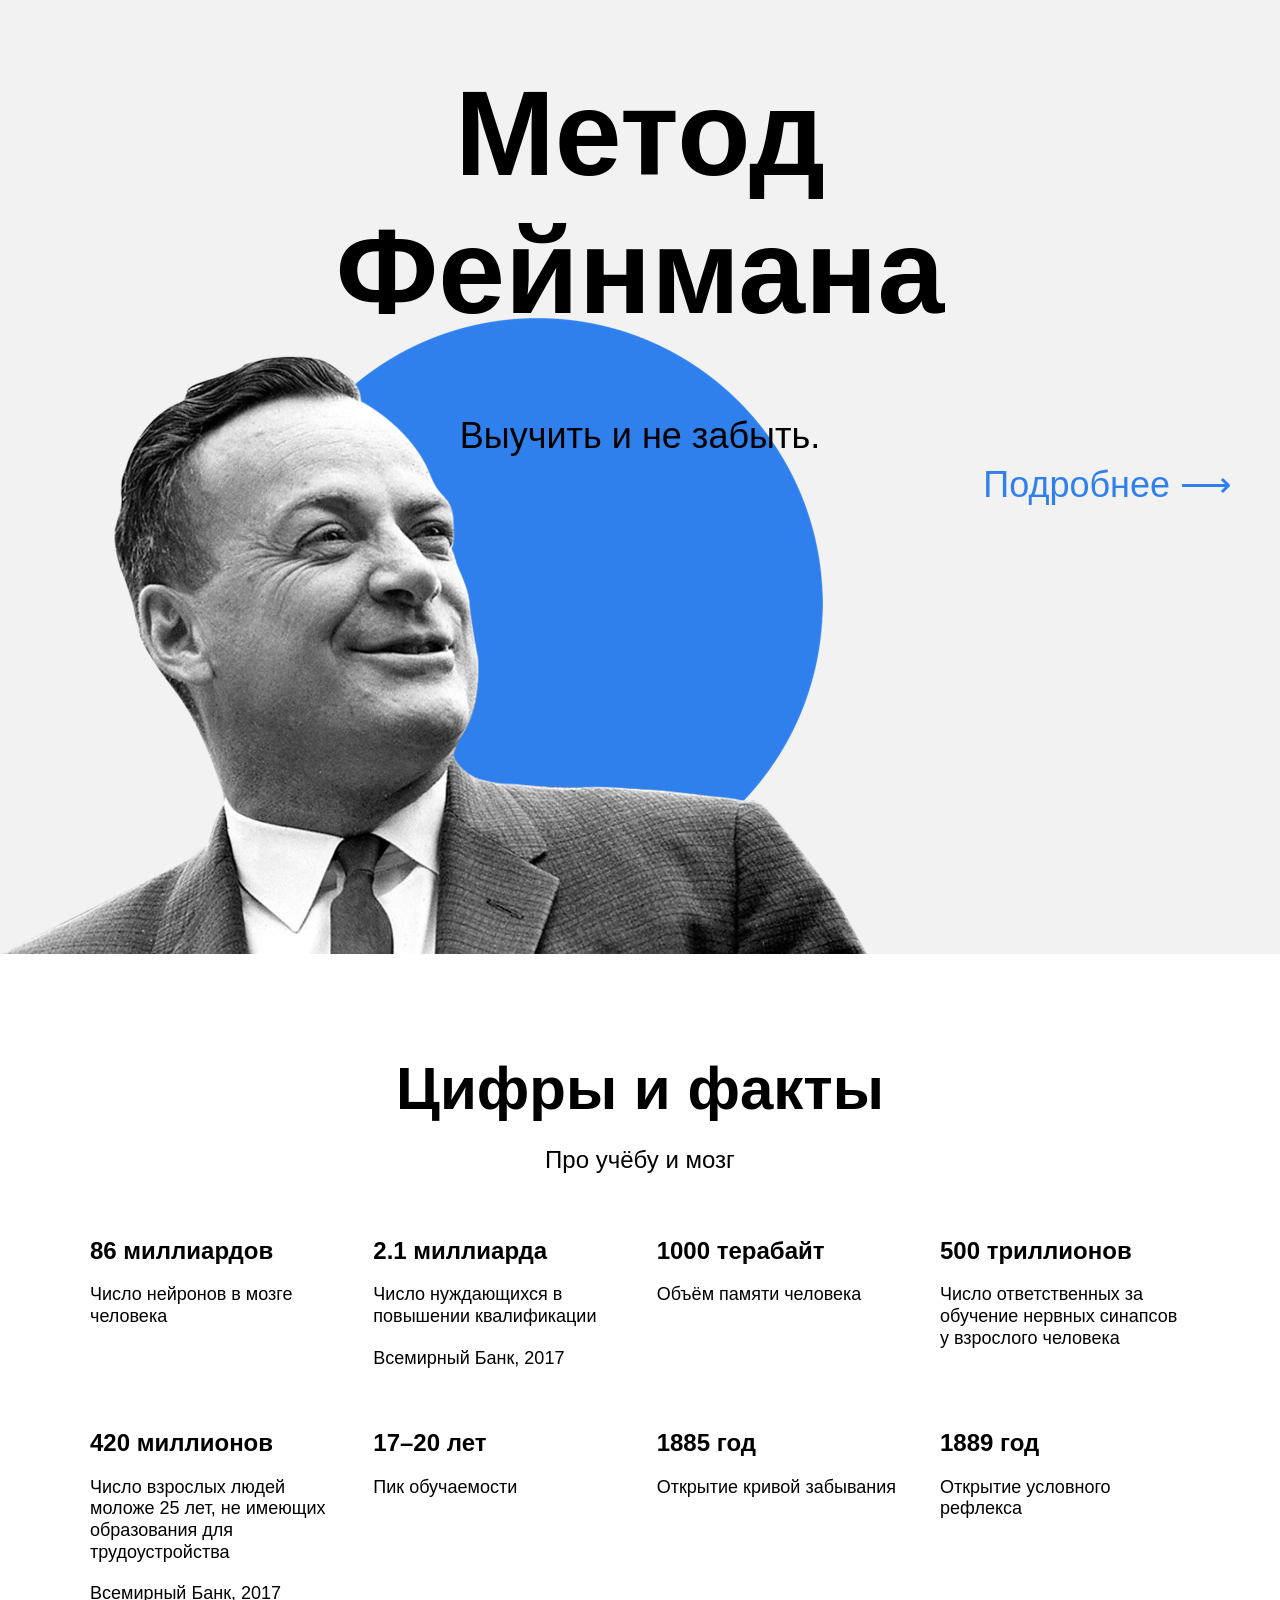
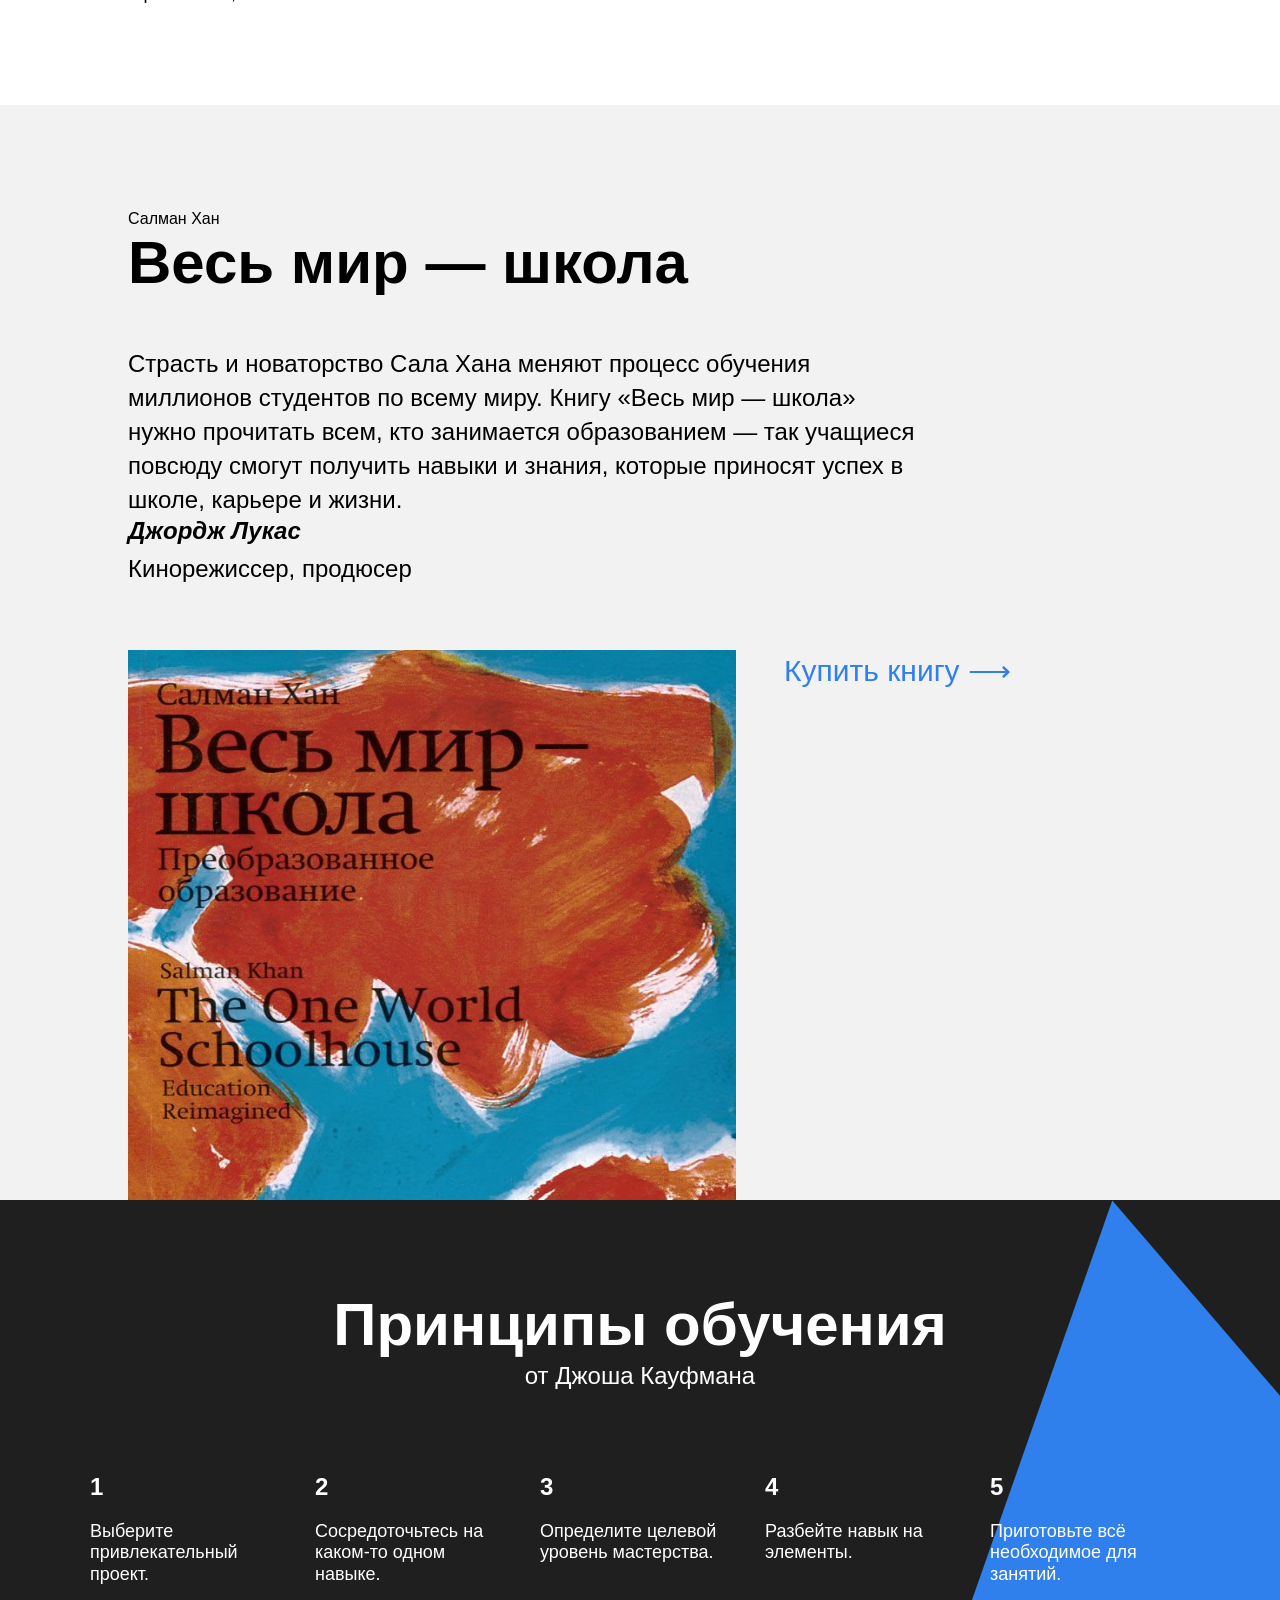
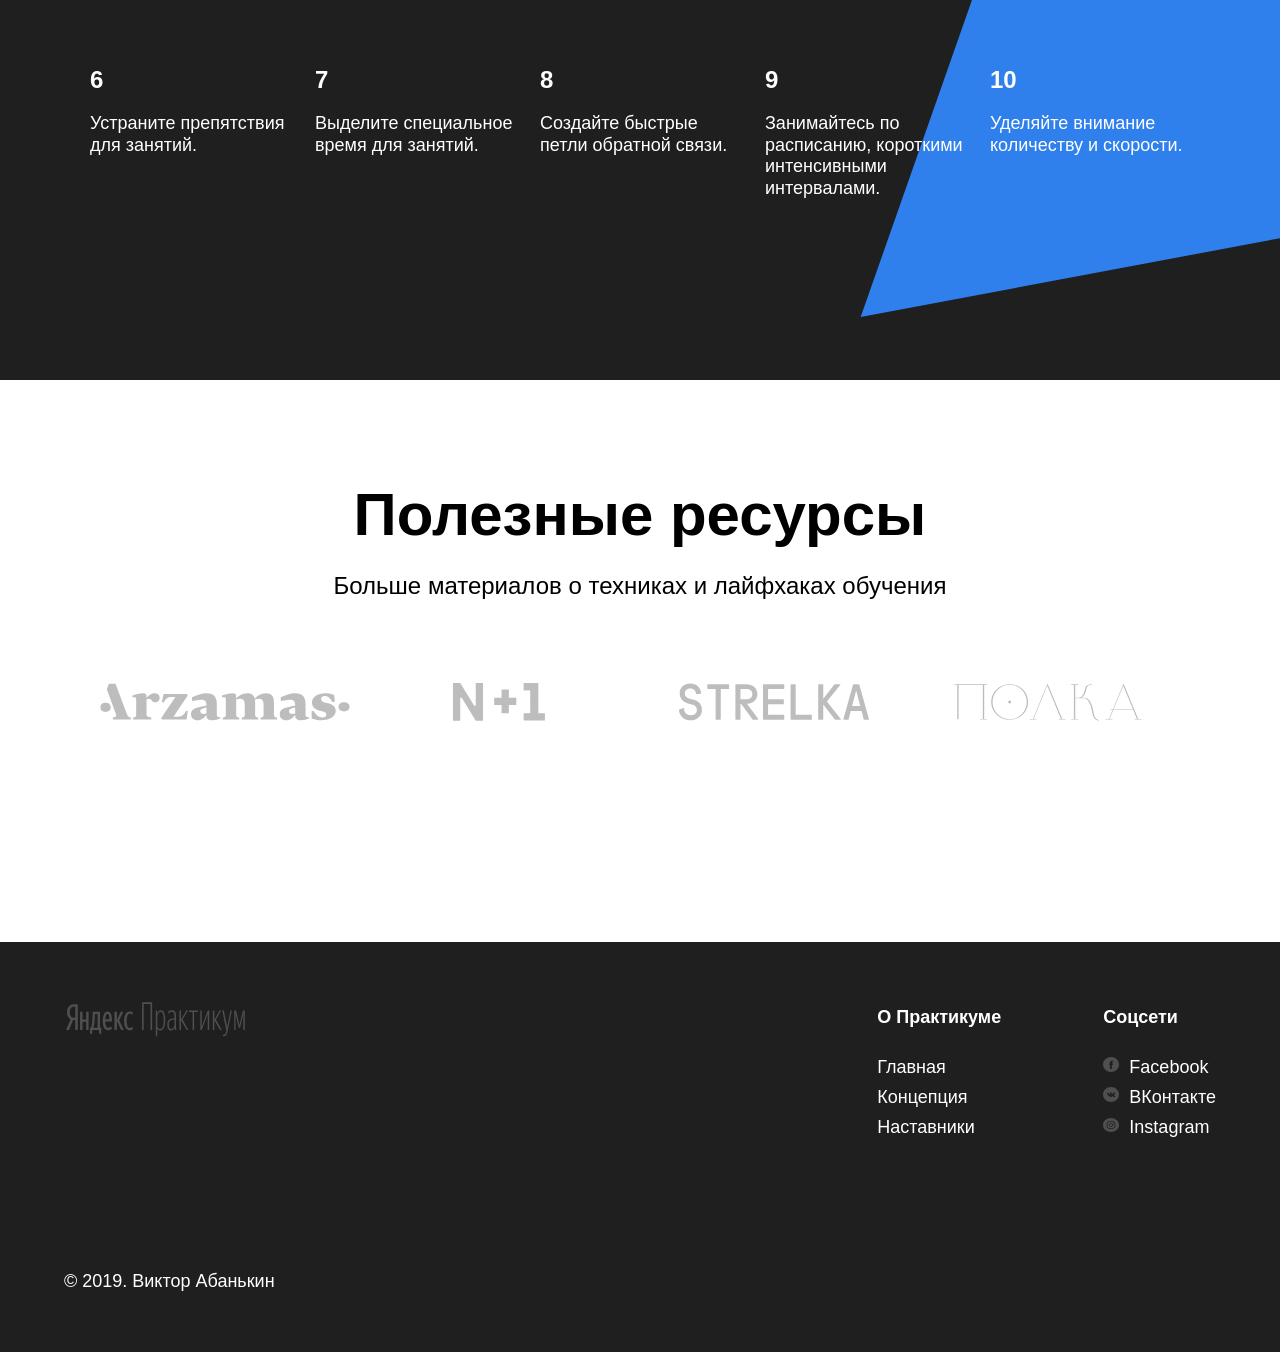
==== commit 92a3990b: "Закончл верстку. Осталась анимация" ====
--- a/public/index.html
+++ b/public/index.html
@@ -36,27 +36,27 @@
         <h3 class="section-subtitle">Пять практик от Барбары Оакли</h3>
         <div class="cards">
           <div class="cards__item">
-            <img src="" alt="" class="cards__image">
+            <img src="./../images/images_sprint-2/cards-attention.png" alt="Два вида внимания" class="cards__image">
             <h4 class="cards__title">Два вида внимания</h4>
             <p class="cards__description">Глубокие знания возникают, если чередовать сфокусированное и рассеянное мышление.</p>
           </div>
           <div class="cards__item">
-            <img src="" alt="" class="cards__image">
+            <img src="./../images/images_sprint-2/cards-recall.png" alt="Recall" class="cards__image">
             <h4 class="cards__title">Recall</h4>
             <p class="cards__description">Вспоминайте изученное — это позволит соединить разрозненные порции памяти.</p>
           </div>
           <div class="cards__item">
-            <img src="" alt="" class="cards__image">
+            <img src="./../images/images_sprint-2/cards-interliving.png" alt="Интерливинг" class="cards__image">
             <h4 class="cards__title">Интерливинг</h4>
             <p class="cards__description">Изучайте несколько навыков одновременно, они обогащают друг друга.</p>
           </div>
           <div class="cards__item">
-            <img src="" alt="" class="cards__image">
+            <img src="./../images/images_sprint-2/cards-question.png" alt="Вопросы" class="cards__image">
             <h4 class="cards__title">Вопросы</h4>
             <p class="cards__description">Слушая преподавателя, придумывайте хороший вопрос, который вас действительно волнует.</p>
           </div>
           <div class="cards__item">
-            <img src="" alt="" class="cards__image">
+            <img src="./../images/images_sprint-2/cards-competence.png" alt="Иллюзия компетентности" class="cards__image">
             <h4 class="cards__title">Иллюзия компетентности</h4>
             <p class="cards__description">Повторите про себя, запишите, расскажите другу: вам только кажется, что вы владеете новой темой.</p>
           </div>
@@ -66,8 +66,8 @@
         <h2 class="section-title">Видео нa TED</h2>
         <h3 class="section-subtitle">Для тех, кто любит прокрастинировать</h3>
         <div class="video__iframes">
-          <div class="video__frame"></div>
-          <div class="video__frame"></div>
+          <iframe class="video__iframe" src="https://www.youtube.com/embed/arj7oStGLkU" title="YouTube video player" frameborder="0" allow="accelerometer; autoplay; clipboard-write; encrypted-media; gyroscope; picture-in-picture" allowfullscreen></iframe>
+          <iframe class="video__iframe" src="https://www.youtube.com/embed/5MgBikgcWnY" title="YouTube video player" frameborder="0" allow="accelerometer; autoplay; clipboard-write; encrypted-media; gyroscope; picture-in-picture" allowfullscreen></iframe>
         </div>
       </section>
       <section class="oakley">
@@ -130,7 +130,7 @@
           <cite class="khan__quote-author">Джордж Лукас</cite>
           <span class="khan__quote-author-subline">Кинорежиссер, продюсер</span>
           <div class="khan__book-container">
-           <div class="khan__book-pic"></div>
+           <img class="khan__book-pic" src="./../images/images_sprint-2/khan-book.jpg" alt="Салман Хан Весь мир — школа">
            <a class="khan__buy-link" href="https://www.ozon.ru/product/ves-mir-shkola-preobrazovannoe-obrazovanie-162999126/?sh=LqMymQAAAA">Купить книгу &#10230;</a>
           </div>
         </div>
@@ -186,35 +186,35 @@
         <h2 class="section-title">Полезные ресурсы</h2>
         <h3 class="section-subtitle">Больше материалов о техниках и лайфхаках обучения</h3>
         <div class="resources__logo-zone">
-         <img class="resources__logo" src="">
-         <img class="resources__logo" src="">
-         <img class="resources__logo" src="">
-         <img class="resources__logo" src="">
+         <img class="resources__logo" src="./../images/images_sprint-2/logo/resources-arzamas.svg">
+         <img class="resources__logo" src="./../images/images_sprint-2/logo/resources-n1.svg">
+         <img class="resources__logo" src="./../images/images_sprint-2/logo/resources-strelka.svg">
+         <img class="resources__logo" src="./../images/images_sprint-2/logo/resources-polka.svg">
         </div> 
       </section>
      </div>
      <footer class="footer">
        <div class="footer__columns">
          <div class="footer__column footer__column_content_copyright">
-          <img class="logo logo_place_footer" src=".\images\logo_place_footer.svg">
+          <img class="logo logo_place_footer" src="./../images/logo_place_footer.svg">
           <div class="footer__author">&copy; 2019. Виктор Абанькин</div>
          </div>
          <div class="footer__column footer__column_content_info">
           <div class="footer__column-heading">О Практикуме</div>
-          <a class="footer__column-links footer__column-link">Главная</a>
-          <a class="footer__column-links footer__column-link">Концепция</a>
-          <a class="footer__column-links footer__column-link">Наставники</a>
+          <a class="footer__column-links footer__column-link" href="">Главная</a>
+          <a class="footer__column-links footer__column-link" href="">Концепция</a>
+          <a class="footer__column-links footer__column-link" href="">Наставники</a>
          </div>
          <div class="footer__column footer__column_content_social">
           <div class="footer__column-heading">Соцсети</div>
           <div class="footer__column-links footer__column-link">
-           <a  href="https://facebook.com/"><img class="footer__social-icon footer__column-link" src=".\images\facebook_color_white.svg">Facebook</a>
+           <a  href="https://facebook.com/"><img class="footer__social-icon footer__column-link" src="./../images/facebook_color_white.svg">Facebook</a>
           </div>
           <div class="footer__column-links footer__column-link"> 
-           <a href="https://vk.com/"><img class="footer__social-icon footer__column-link" src=".\images\vk_color_white.svg">ВКонтакте</a>
+           <a href="https://vk.com/"><img class="footer__social-icon footer__column-link" src="./../images/vk_color_white.svg">ВКонтакте</a>
           </div>
           <div class="footer__column-links footer__column-link">
-           <a href="https://instagram.com/"><img class="footer__social-icon footer__column-link" src=".\images\instagram_color_white.svg">Instagram</a>
+           <a href="https://instagram.com/"><img class="footer__social-icon footer__column-link" src="./../images/instagram_color_white.svg">Instagram</a>
           </div> 
          </div>
         </div>
--- a/public/pages/index.css
+++ b/public/pages/index.css
@@ -3,6 +3,7 @@
 @import url("./../blocks/header/header.css");
 @import url("./../blocks/logo/logo.css");
 @import url("./../blocks/logo/_place/logo_place_header.css");
+@import url("./../blocks/logo/_place/logo_place_footer.css");
 @import url("./../blocks/header/__title/header__title.css");
 @import url("./../blocks/header/__square-pic/header__square-pic.css");
 @import url("./../blocks/header/__main-illustration/header__main-illustration.css");
@@ -41,4 +42,27 @@
 @import url("./../blocks/footer/__columns/footer__columns.css");
 @import url("./../blocks/footer/__social-icon/footer__social-icon.css");
 @import url("./../blocks/section-subtitle/section-subtitle.css");
-@import url("./../blocks/section-title/section-title.css");+@import url("./../blocks/section-title/section-title.css");
+@import url("./../blocks/techniques/techniques.css");
+@import url("./../blocks/cards/cards.css");
+@import url("./../blocks/cards/__description/cards__description.css");
+@import url("./../blocks/cards/__image/cards__image.css");
+@import url("./../blocks/cards/__item/cards__item.css");
+@import url("./../blocks/cards/__title/cards__title.css");
+@import url("./../blocks/video/video.css");
+@import url("./../blocks/video/__iframe/video__iframe.css");
+@import url("./../blocks/video/__iframes/video__iframes.css");
+@import url("./../blocks/oakley/oakley.css");
+@import url("./../blocks/khan/khan.css");
+@import url("./../blocks/khan/__title/khan__title.css");
+@import url("./../blocks/khan/__quote/khan__quote.css");
+@import url("./../blocks/khan/__quote-author/khan__quote-author.css");
+@import url("./../blocks/khan/__quote-author-subline/khan__quote-author-subline.css");
+@import url("./../blocks/khan/__container/khan__container.css");
+@import url("./../blocks/khan/__buy-link/khan__buy-link.css");
+@import url("./../blocks/khan/__book-pic/khan__book-pic.css");
+@import url("./../blocks/khan/__book-container/khan__book-container.css");
+@import url("./../blocks/khan/__author/khan__author.css");
+@import url("./../blocks/resources/resources.css");
+@import url("./../blocks/resources/__logo/resources__logo.css");
+@import url("./../blocks/resources/__logo-zone/resources__logo-zone.css");
